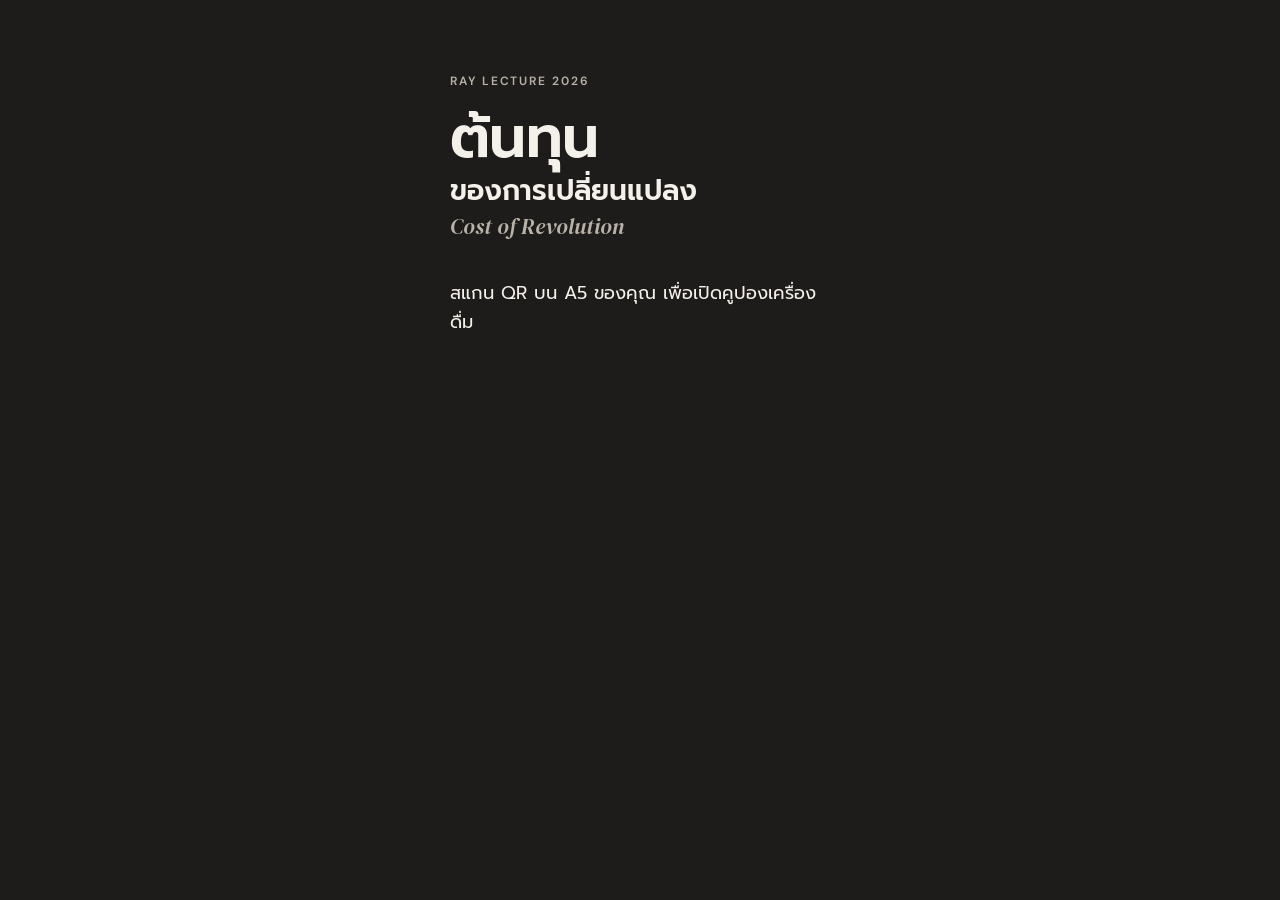
==== index.html @ eb1c5131 "RAY Lecture 2026 night: e-coupons (guest page, tear, host page) Co-Authored-By: Claude Opus 5.5 <nor" ====
<!doctype html>
<html lang="th">
<head>
<meta charset="utf-8">
<meta name="viewport" content="width=device-width, initial-scale=1, viewport-fit=cover">
<meta name="robots" content="noindex, nofollow">
<meta name="referrer" content="no-referrer">
<meta name="theme-color" content="#1e1c1a">
<title>คูปองเครื่องดื่ม · RAY Lecture 2026</title>
<link rel="preload" href="fonts/Prompt-SemiBold.ttf" as="font" type="font/ttf" crossorigin>
<link rel="preload" href="fonts/DMSerifDisplay-Regular.ttf" as="font" type="font/ttf" crossorigin>
<link rel="stylesheet" href="app.css?v=1">
</head>
<body class="guest">
<main id="app" aria-live="polite"><p class="loading">กำลังเปิด…</p></main>
<div id="toast" role="status"></div>
<script src="ticket.js?v=1"></script>
<script src="guest.js?v=1"></script>
</body>
</html>
---- app.css ----
/* RAY Lecture 2026 night: e-coupons. Night palette from the talk's deck; drink colours from the paper coupons. */
@font-face { font-family: "Prompt"; src: url("fonts/Prompt-Regular.ttf") format("truetype"); font-weight: 400; font-display: swap; }
@font-face { font-family: "Prompt"; src: url("fonts/Prompt-Medium.ttf") format("truetype"); font-weight: 500; font-display: swap; }
@font-face { font-family: "Prompt"; src: url("fonts/Prompt-SemiBold.ttf") format("truetype"); font-weight: 600; font-display: swap; }
@font-face { font-family: "DM Serif Display"; src: url("fonts/DMSerifDisplay-Regular.ttf") format("truetype"); font-weight: 400; font-display: swap; }
@font-face { font-family: "DM Serif Display"; src: url("fonts/DMSerifDisplay-Italic.ttf") format("truetype"); font-weight: 400; font-style: italic; font-display: swap; }
@font-face { font-family: "DM Sans"; src: url("fonts/DMSans-Variable.ttf") format("truetype"); font-weight: 100 1000; font-display: swap; }

:root {
  --page: #1e1c1a;
  --page-2: #2a2724;
  --text: #f4f0ea;
  --muted: #b9b2a8;
  --line: rgba(255, 255, 255, .14);
  --ember: #ff5b3a;
  --ok: #7fd49a;
  --w: min(calc(100vw - 32px), 380px);
}
* { box-sizing: border-box; }
html { -webkit-text-size-adjust: 100%; }
body {
  margin: 0; min-height: 100vh; min-height: 100dvh;
  background: var(--page); color: var(--text);
  font: 400 16px/1.5 "Prompt", system-ui, sans-serif;
  -webkit-font-smoothing: antialiased;
  overflow-x: hidden;
}
#app { width: var(--w); margin: 0 auto; padding: max(20px, env(safe-area-inset-top)) 0 max(32px, env(safe-area-inset-bottom)); }
.loading { color: var(--muted); text-align: center; margin-top: 30vh; }
button { font: inherit; }

/* ---- first screen: the code from the A5 ---- */
.enter { padding-top: 6vh; }
.enter .kicker { font: 600 12px/1.2 "DM Sans", sans-serif; letter-spacing: .16em; color: var(--muted); }
.enter h1 { margin: 18px 0 0; font-weight: 600; line-height: 1.12; }
.enter .t1 { display: block; font-size: 58px; letter-spacing: -.01em; }
.enter .t2 { display: block; font-size: 28px; margin-top: 4px; }
.enter .en { margin: 6px 0 0; font: italic 400 22px/1.2 "DM Serif Display", serif; color: var(--muted); }
.enter .lead { margin-top: 40px; font-size: 18px; line-height: 1.6; color: var(--text); }
.code { margin-top: 44px; }
.code label { display: block; font-weight: 500; font-size: 16px; margin-bottom: 10px; }
.code input {
  width: 100%; height: 60px; padding: 0 18px; border-radius: 14px;
  border: 1.5px solid var(--line); background: var(--page-2); color: var(--text);
  font: 600 24px/1 "Prompt", sans-serif; text-align: center; outline: none;
}
.code input:focus { border-color: var(--ember); box-shadow: 0 0 0 4px rgba(255, 91, 58, .18); }
.code button, .retry {
  margin-top: 14px; width: 100%; height: 56px; border: 0; border-radius: 14px;
  background: var(--ember); color: #1a0d08; font-weight: 600; font-size: 18px; cursor: pointer;
}
.code button:disabled { opacity: .55; }
.retry { width: auto; padding: 0 28px; margin-top: 18px; }
.err { min-height: 1.5em; margin: 12px 0 0; color: #ffb4a3; font-weight: 500; }

/* ---- the wallet ---- */
.tickets { display: grid; gap: 28px; }
.wallet.fresh .ticket { animation: rise .6s cubic-bezier(.2, .8, .2, 1) both; }
@keyframes rise { from { opacity: 0; transform: translateY(26px) scale(.97); } }
.guide { margin: 22px 0 0; text-align: center; font-size: 17px; line-height: 1.55; }
.guide b { font-weight: 600; }
.guide.done { color: var(--ok); font-weight: 500; }
.small { margin: 8px 0 0; text-align: center; font-size: 14px; color: var(--muted); }
.note-card { background: var(--page-2); border: 1px solid var(--line); border-radius: 16px; padding: 22px; text-align: center; line-height: 1.65; }
.note-card .hi { font-size: 22px; font-weight: 600; margin: 0 0 6px; }
.note-card p { margin: 0; }

/* ---- the ticket ---- */
.ticket { position: relative; width: var(--w); color: var(--ink); user-select: none; -webkit-user-select: none; -webkit-touch-callout: none; }
.t-main, .t-stub { position: relative; background: var(--bg); }
.t-main { padding: 22px 24px 26px; overflow: hidden; }
.t-main::after {   /* a slow sheen: a screenshot does not move */
  content: ""; position: absolute; inset: 0; pointer-events: none;
  background: linear-gradient(105deg, transparent 38%, rgba(255, 255, 255, .13) 50%, transparent 62%);
  background-size: 260% 100%; animation: sheen 3.4s linear infinite;
}
@keyframes sheen { from { background-position: 130% 0; } to { background-position: -130% 0; } }
.t-top { display: flex; justify-content: space-between; align-items: center; gap: 12px; }
.kicker { font: 600 11.5px/1.2 "DM Sans", sans-serif; letter-spacing: .16em; white-space: nowrap; }
.live { display: inline-flex; align-items: center; gap: 7px; font: 600 13px/1 "DM Sans", sans-serif; letter-spacing: .04em; font-variant-numeric: tabular-nums; }
.live i { width: 8px; height: 8px; border-radius: 50%; background: var(--spark); animation: pulse 1s ease-in-out infinite alternate; }
@keyframes pulse { from { opacity: .25; transform: scale(.75); } }
.t-title { margin-top: 22px; }
.t-title .t1 { font: 600 54px/1.12 "Prompt", sans-serif; margin-left: -2px; }
.t-title .t2 { font: 600 26px/1.3 "Prompt", sans-serif; }
.t-title .en { font: italic 400 20px/1.2 "DM Serif Display", serif; margin-top: 3px; }
.t-owner { margin-top: 20px; display: flex; align-items: baseline; gap: 8px; flex-wrap: wrap; }
.t-owner span { font: 500 15px/1.3 "Prompt", sans-serif; opacity: .85; }
.t-owner b { font: 600 26px/1.2 "Prompt", sans-serif; }
.t-when { margin-top: 16px; }
.t-when .date { font: 600 14px/1.4 "Prompt", sans-serif; }
.t-when .venue { font: 600 12.5px/1.3 "DM Sans", sans-serif; letter-spacing: .12em; margin-top: 2px; }

.t-stub { padding: 26px 24px 24px; will-change: transform; }
.perf { position: absolute; left: 0; top: 0; width: 100%; height: 14px; overflow: visible; }
.perf .lit { filter: drop-shadow(0 0 3px var(--spark)); }
.s-row { display: flex; align-items: center; gap: 10px; }
.serial { font: 600 14px/1.2 "DM Sans", sans-serif; letter-spacing: .12em; font-variant-numeric: tabular-nums; }
.pill { font: 600 11px/1 "DM Sans", sans-serif; letter-spacing: .08em; padding: 4px 8px 5px; border-radius: 99px; border: 1.3px solid currentColor; }
.s-drink { display: flex; justify-content: space-between; align-items: flex-end; gap: 14px; margin-top: 10px; }
.s-no { font: 400 46px/1 "DM Serif Display", serif; }
.s-name { font: 400 31px/1.05 "DM Serif Display", serif; margin-top: 6px; text-wrap: balance; }
.glass { width: 58px; height: auto; flex: none; margin-bottom: 4px; }
.s-voucher { margin-top: 18px; }
.s-voucher .label { font: 600 14px/1.3 "Prompt", sans-serif; }
.s-voucher .redeem { font: 600 28px/1.25 "Prompt", sans-serif; }

.fiber { position: absolute; left: 0; width: 100%; height: 8px; pointer-events: none; overflow: visible; }
.fiber-main { bottom: 0; }
.fiber-stub { top: 0; }

/* the strip a finger drags along: the perforation, with room above and below */
.tear-zone {
  position: absolute; left: 0; right: 0; height: 92px; z-index: 3;
  top: calc(var(--main-h, 330px) - 46px);
  touch-action: none; cursor: grab;
}
.hint {
  position: absolute; top: 46px; left: 0; width: 26px; height: 26px; margin: -13px 0 0 -13px; border-radius: 50%;
  background: radial-gradient(circle, rgba(255, 255, 255, .95) 0 26%, rgba(255, 91, 58, .55) 30%, rgba(255, 91, 58, 0) 70%);
  animation: glide 2.6s cubic-bezier(.45, 0, .3, 1) infinite; pointer-events: none;
}
@keyframes glide {
  0% { transform: translateX(16px); opacity: 0; }
  12% { opacity: 1; }
  78% { opacity: 1; }
  100% { transform: translateX(calc(var(--w) - 16px)); opacity: 0; }
}
.ticket.tearing .hint, .ticket.torn .hint, .ticket.busy .hint { display: none; }
.ticket.torn .tear-zone { display: none; }
.ticket.torn .t-stub { display: none; }

/* torn: the stamp */
.stamp {
  position: absolute; right: 18px; bottom: 30px; z-index: 2; display: none;
  padding: 6px 14px 8px; border: 3px solid var(--ink); border-radius: 10px; transform: rotate(-9deg);
  text-align: center; line-height: 1.15;
}
.stamp b { display: block; font: 600 30px/1.15 "Prompt", sans-serif; letter-spacing: .02em; }
.stamp small { display: block; font: 500 13px/1.3 "Prompt", sans-serif; }
.ticket.torn .stamp { display: block; }
.ticket.just .stamp { animation: thump .45s cubic-bezier(.2, 1.4, .4, 1) both; }
@keyframes thump { from { opacity: 0; transform: rotate(-9deg) scale(1.9); } }
.ticket.torn .t-main::after { animation-duration: 6s; }

/* ---- toast ---- */
#toast {
  position: fixed; left: 50%; bottom: max(20px, env(safe-area-inset-bottom)); transform: translate(-50%, 140%);
  max-width: calc(100vw - 32px); padding: 12px 18px; border-radius: 12px; background: #fff; color: #1a1a1a;
  font: 500 15px/1.45 "Prompt", sans-serif; box-shadow: 0 8px 30px rgba(0, 0, 0, .35);
  transition: transform .25s ease, visibility 0s .25s; z-index: 50; text-align: center; visibility: hidden;
}
#toast.show { transform: translate(-50%, 0); visibility: visible; transition: transform .25s ease; }

@media (prefers-reduced-motion: reduce) {
  .t-main::after, .live i, .hint { animation: none; }
}
@media (max-width: 350px) {
  .t-title .t1 { font-size: 46px; }
  .t-title .t2 { font-size: 22px; }
  .s-name { font-size: 27px; }
}
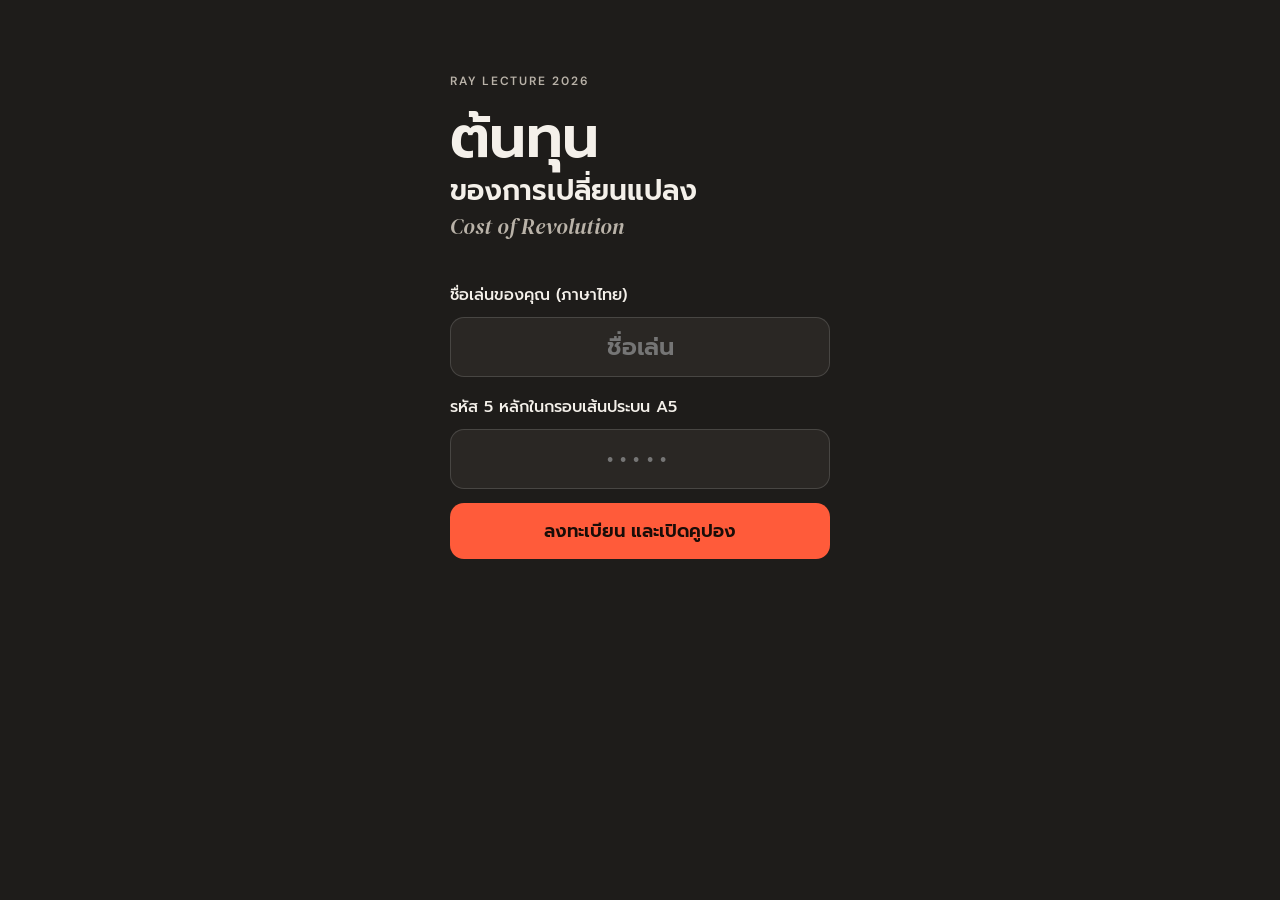
==== commit 1c041f37: "Register with Thai nickname + random 5-digit A5 code (any sheet, one code per guest); hosts see chec" ====
--- a/index.html
+++ b/index.html
@@ -9,12 +9,12 @@
 <title>คูปองเครื่องดื่ม · RAY Lecture 2026</title>
 <link rel="preload" href="fonts/Prompt-SemiBold.ttf" as="font" type="font/ttf" crossorigin>
 <link rel="preload" href="fonts/DMSerifDisplay-Regular.ttf" as="font" type="font/ttf" crossorigin>
-<link rel="stylesheet" href="app.css?v=1">
+<link rel="stylesheet" href="app.css?v=4">
 </head>
 <body class="guest">
 <main id="app" aria-live="polite"><p class="loading">กำลังเปิด…</p></main>
 <div id="toast" role="status"></div>
-<script src="ticket.js?v=1"></script>
-<script src="guest.js?v=1"></script>
+<script src="ticket.js?v=4"></script>
+<script src="guest.js?v=4"></script>
 </body>
 </html>
--- a/app.css
+++ b/app.css
@@ -39,6 +39,8 @@
 .enter .lead { margin-top: 40px; font-size: 18px; line-height: 1.6; color: var(--text); }
 .code { margin-top: 44px; }
 .code label { display: block; font-weight: 500; font-size: 16px; margin-bottom: 10px; }
+.code input + label { margin-top: 18px; }
+#gcode { letter-spacing: .3em; }
 .code input {
   width: 100%; height: 60px; padding: 0 18px; border-radius: 14px;
   border: 1.5px solid var(--line); background: var(--page-2); color: var(--text);
@@ -61,11 +63,13 @@
 .guide b { font-weight: 600; }
 .guide.done { color: var(--ok); font-weight: 500; }
 .small { margin: 8px 0 0; text-align: center; font-size: 14px; color: var(--muted); }
+.waiting .enter { padding-top: 2vh; margin-bottom: 32px; }
 .note-card { background: var(--page-2); border: 1px solid var(--line); border-radius: 16px; padding: 22px; text-align: center; line-height: 1.65; }
 .note-card .hi { font-size: 22px; font-weight: 600; margin: 0 0 6px; }
 .note-card p { margin: 0; }
 
 /* ---- the ticket ---- */
+.ticket[data-drink="1"] { filter: drop-shadow(0 0 .75px rgba(255, 255, 255, .6)); }
 .ticket { position: relative; width: var(--w); color: var(--ink); user-select: none; -webkit-user-select: none; -webkit-touch-callout: none; }
 .t-main, .t-stub { position: relative; background: var(--bg); }
 .t-main { padding: 22px 24px 26px; overflow: hidden; }
@@ -111,17 +115,17 @@
 
 /* the strip a finger drags along: the perforation, with room above and below */
 .tear-zone {
-  position: absolute; left: 0; right: 0; height: 92px; z-index: 3;
+  position: absolute; left: 24px; right: 24px; height: 92px; z-index: 3;
   top: calc(var(--main-h, 330px) - 46px);
   touch-action: none; cursor: grab;
 }
 .hint {
-  position: absolute; top: 46px; left: 0; width: 26px; height: 26px; margin: -13px 0 0 -13px; border-radius: 50%;
+  position: absolute; top: 46px; left: -24px; width: 26px; height: 26px; margin: -13px 0 0 -13px; border-radius: 50%;
   background: radial-gradient(circle, rgba(255, 255, 255, .95) 0 26%, rgba(255, 91, 58, .55) 30%, rgba(255, 91, 58, 0) 70%);
   animation: glide 2.6s cubic-bezier(.45, 0, .3, 1) infinite; pointer-events: none;
 }
 @keyframes glide {
-  0% { transform: translateX(16px); opacity: 0; }
+  0% { transform: translateX(56px); opacity: 0; }
   12% { opacity: 1; }
   78% { opacity: 1; }
   100% { transform: translateX(calc(var(--w) - 16px)); opacity: 0; }
@@ -132,15 +136,17 @@
 
 /* torn: the stamp */
 .stamp {
-  position: absolute; right: 18px; bottom: 30px; z-index: 2; display: none;
-  padding: 6px 14px 8px; border: 3px solid var(--ink); border-radius: 10px; transform: rotate(-9deg);
-  text-align: center; line-height: 1.15;
+  position: absolute; right: 20px; bottom: 26px; z-index: 2; display: none; max-width: calc(100% - 40px);
+  padding: 6px 14px 8px; border: 3px solid var(--ink); border-radius: 10px; transform: rotate(-6deg);
+  text-align: center; line-height: 1.15; background: var(--bg);
 }
+.ticket.torn .t-main { padding-bottom: 124px; }
 .stamp b { display: block; font: 600 30px/1.15 "Prompt", sans-serif; letter-spacing: .02em; }
 .stamp small { display: block; font: 500 13px/1.3 "Prompt", sans-serif; }
+.stamp .st-drink { font: 400 17px/1.2 "DM Serif Display", serif; margin-top: 2px; }
 .ticket.torn .stamp { display: block; }
 .ticket.just .stamp { animation: thump .45s cubic-bezier(.2, 1.4, .4, 1) both; }
-@keyframes thump { from { opacity: 0; transform: rotate(-9deg) scale(1.9); } }
+@keyframes thump { from { opacity: 0; transform: rotate(-6deg) scale(1.9); } }
 .ticket.torn .t-main::after { animation-duration: 6s; }
 
 /* ---- toast ---- */
@@ -160,3 +166,19 @@
   .t-title .t2 { font-size: 22px; }
   .s-name { font-size: 27px; }
 }
+
+/* ---- the practice page for the bar staff ---- */
+.practice-head { padding-top: 2vh; margin-bottom: 26px; }
+.practice-head .t1 { font-size: 50px; }
+.how { margin: 22px 0 0; padding-left: 1.3em; display: grid; gap: 6px; font-size: 16px; line-height: 1.5; }
+.real { margin: 16px 0 0; font-size: 14px; line-height: 1.6; color: var(--muted); }
+.demo-slot { display: grid; gap: 12px; }
+.wm {
+  position: absolute; inset: 0; display: grid; place-items: center; pointer-events: none; z-index: 1;
+  font: 600 44px/1 "Prompt", sans-serif; letter-spacing: .08em; color: var(--ink); opacity: .16; transform: rotate(-14deg);
+}
+.again {
+  justify-self: center; height: 44px; padding: 0 20px; border-radius: 12px; border: 1.5px solid var(--line);
+  background: var(--page-2); color: var(--text); font: 500 15px/1 "Prompt", sans-serif; cursor: pointer;
+}
+.again.all { display: block; margin: 30px auto 0; }
